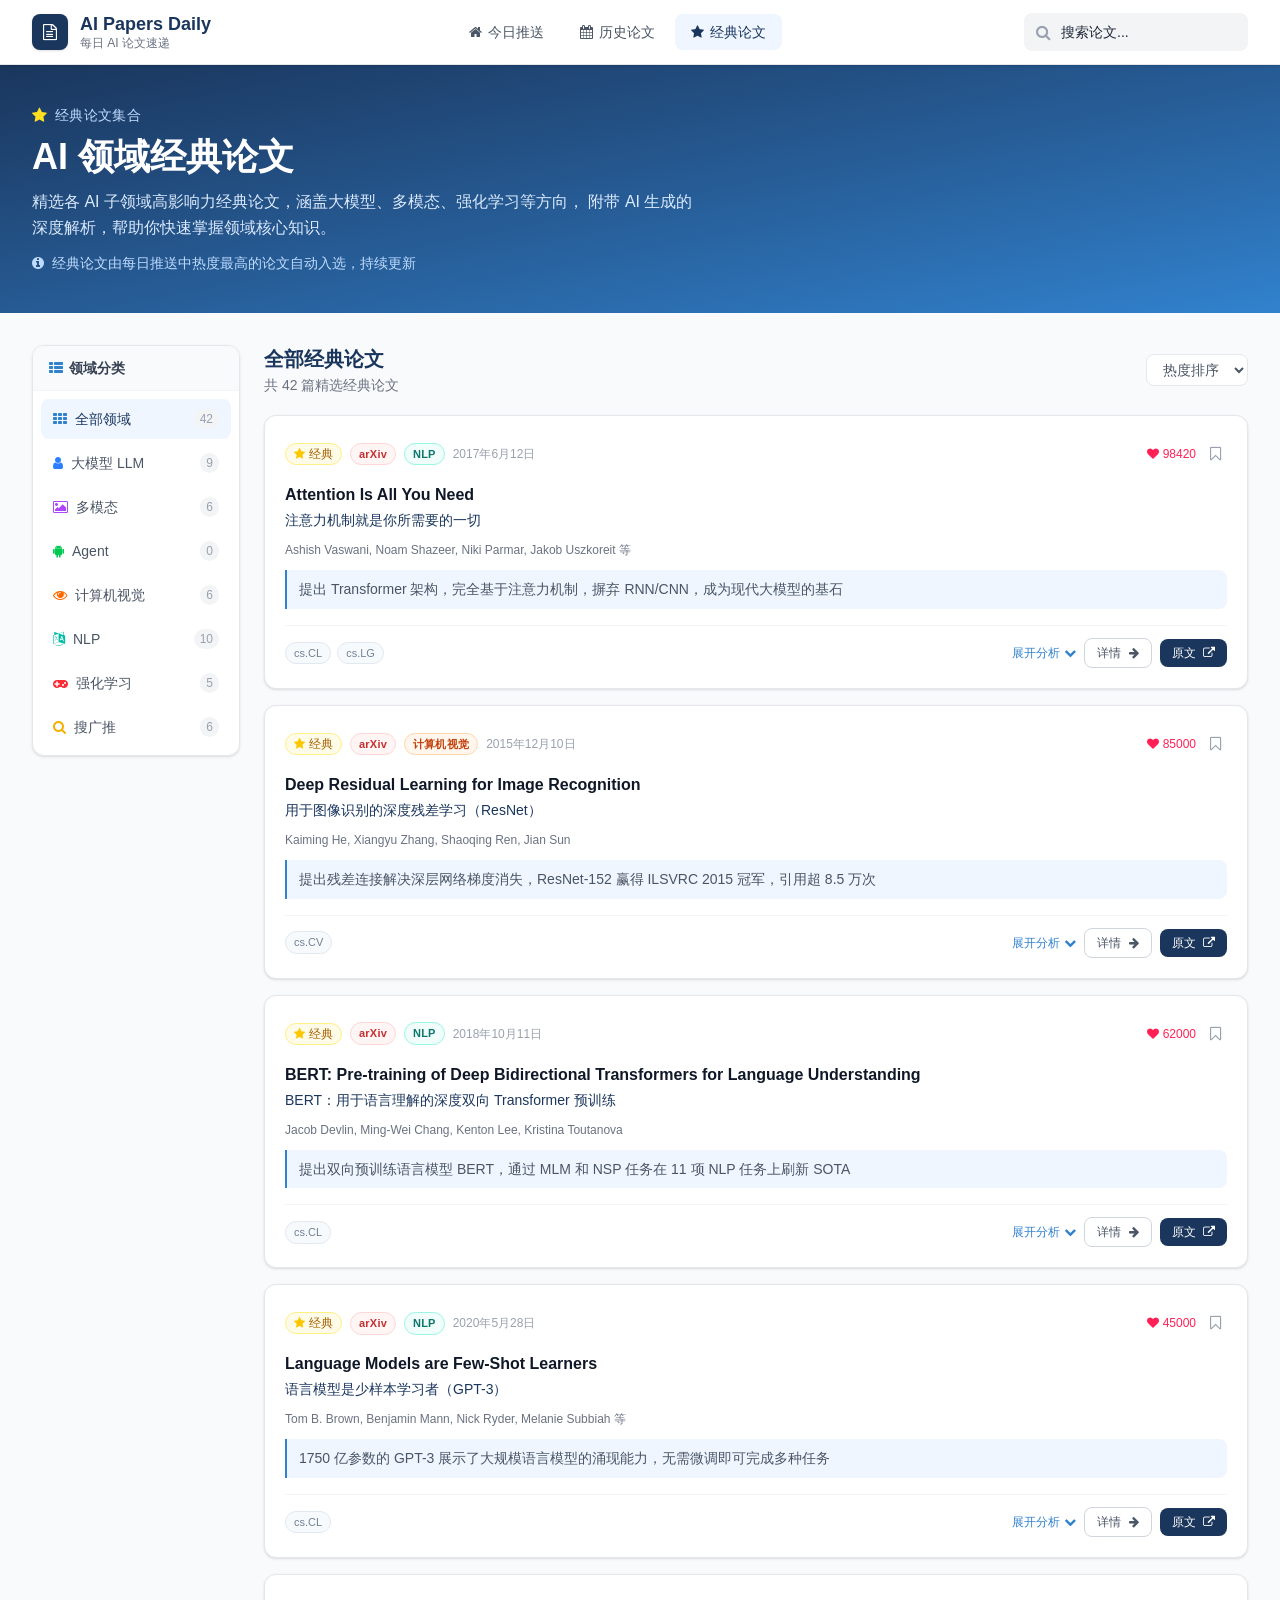
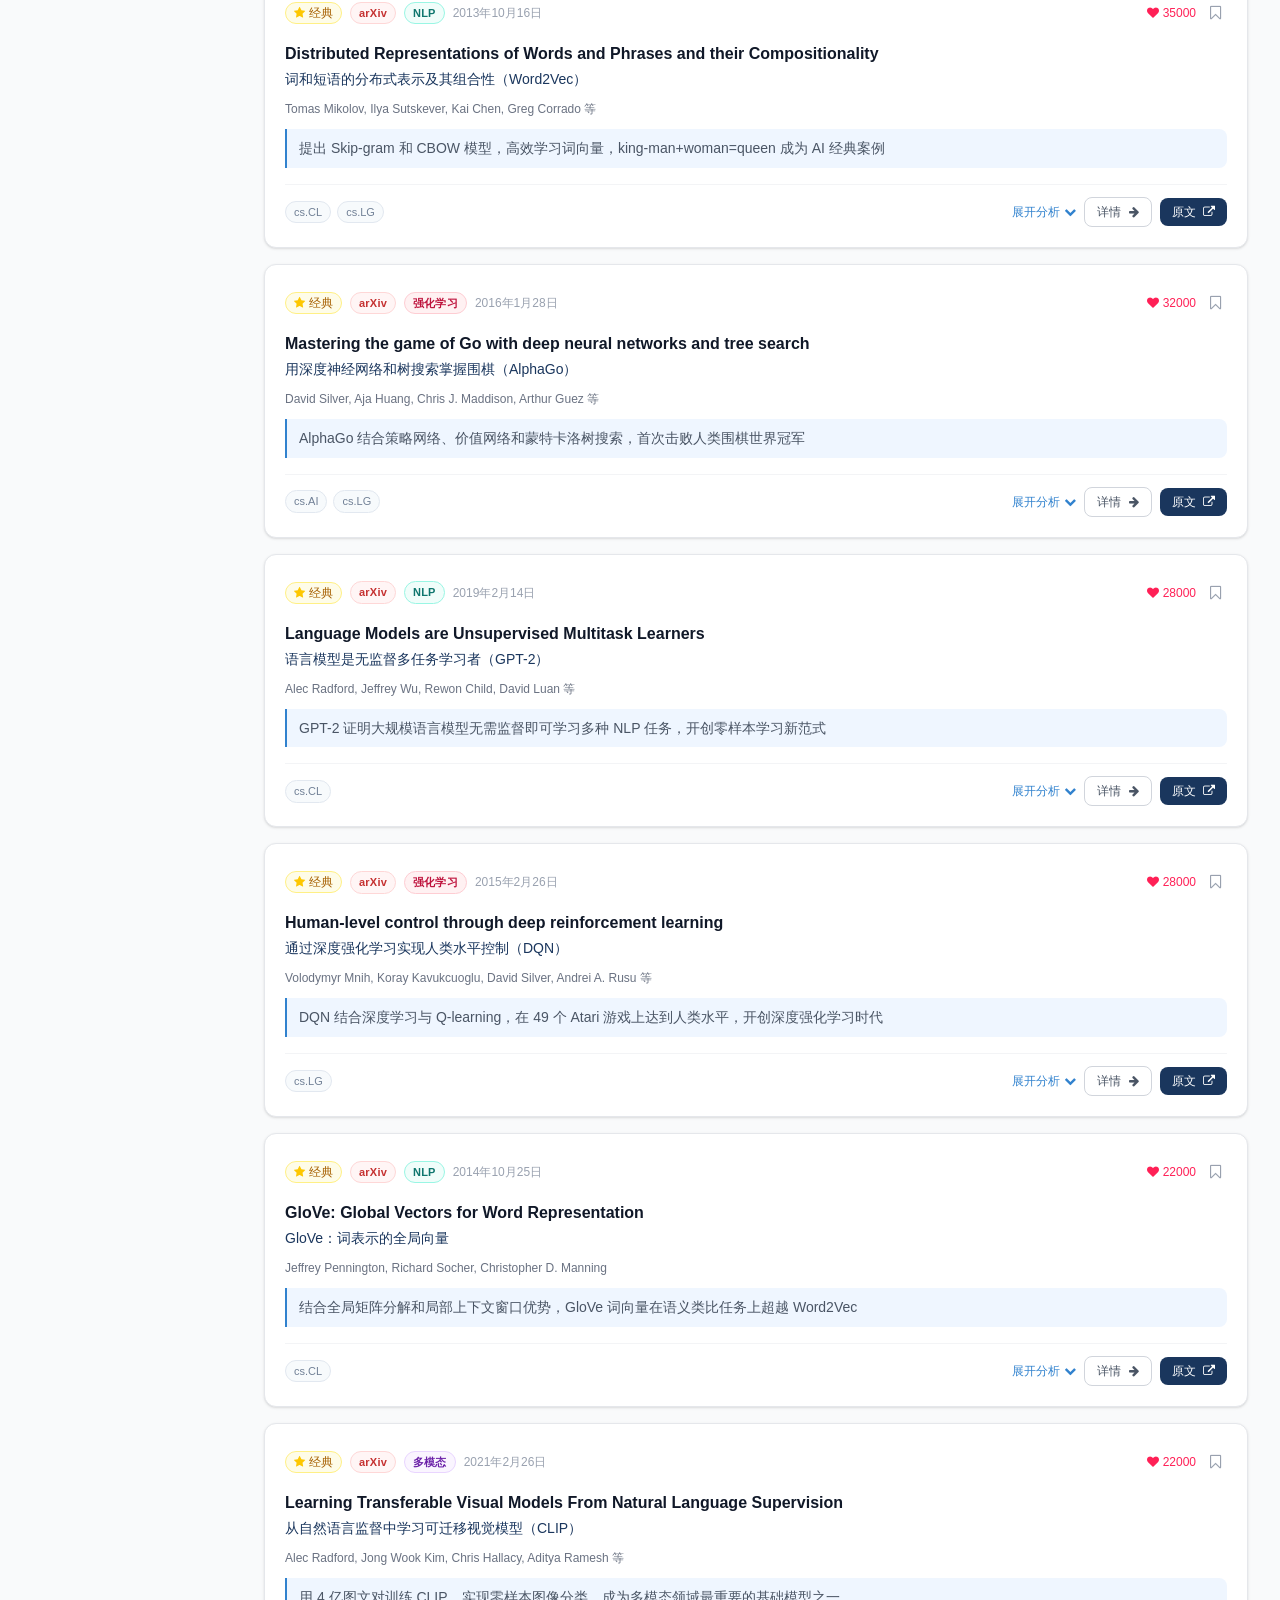
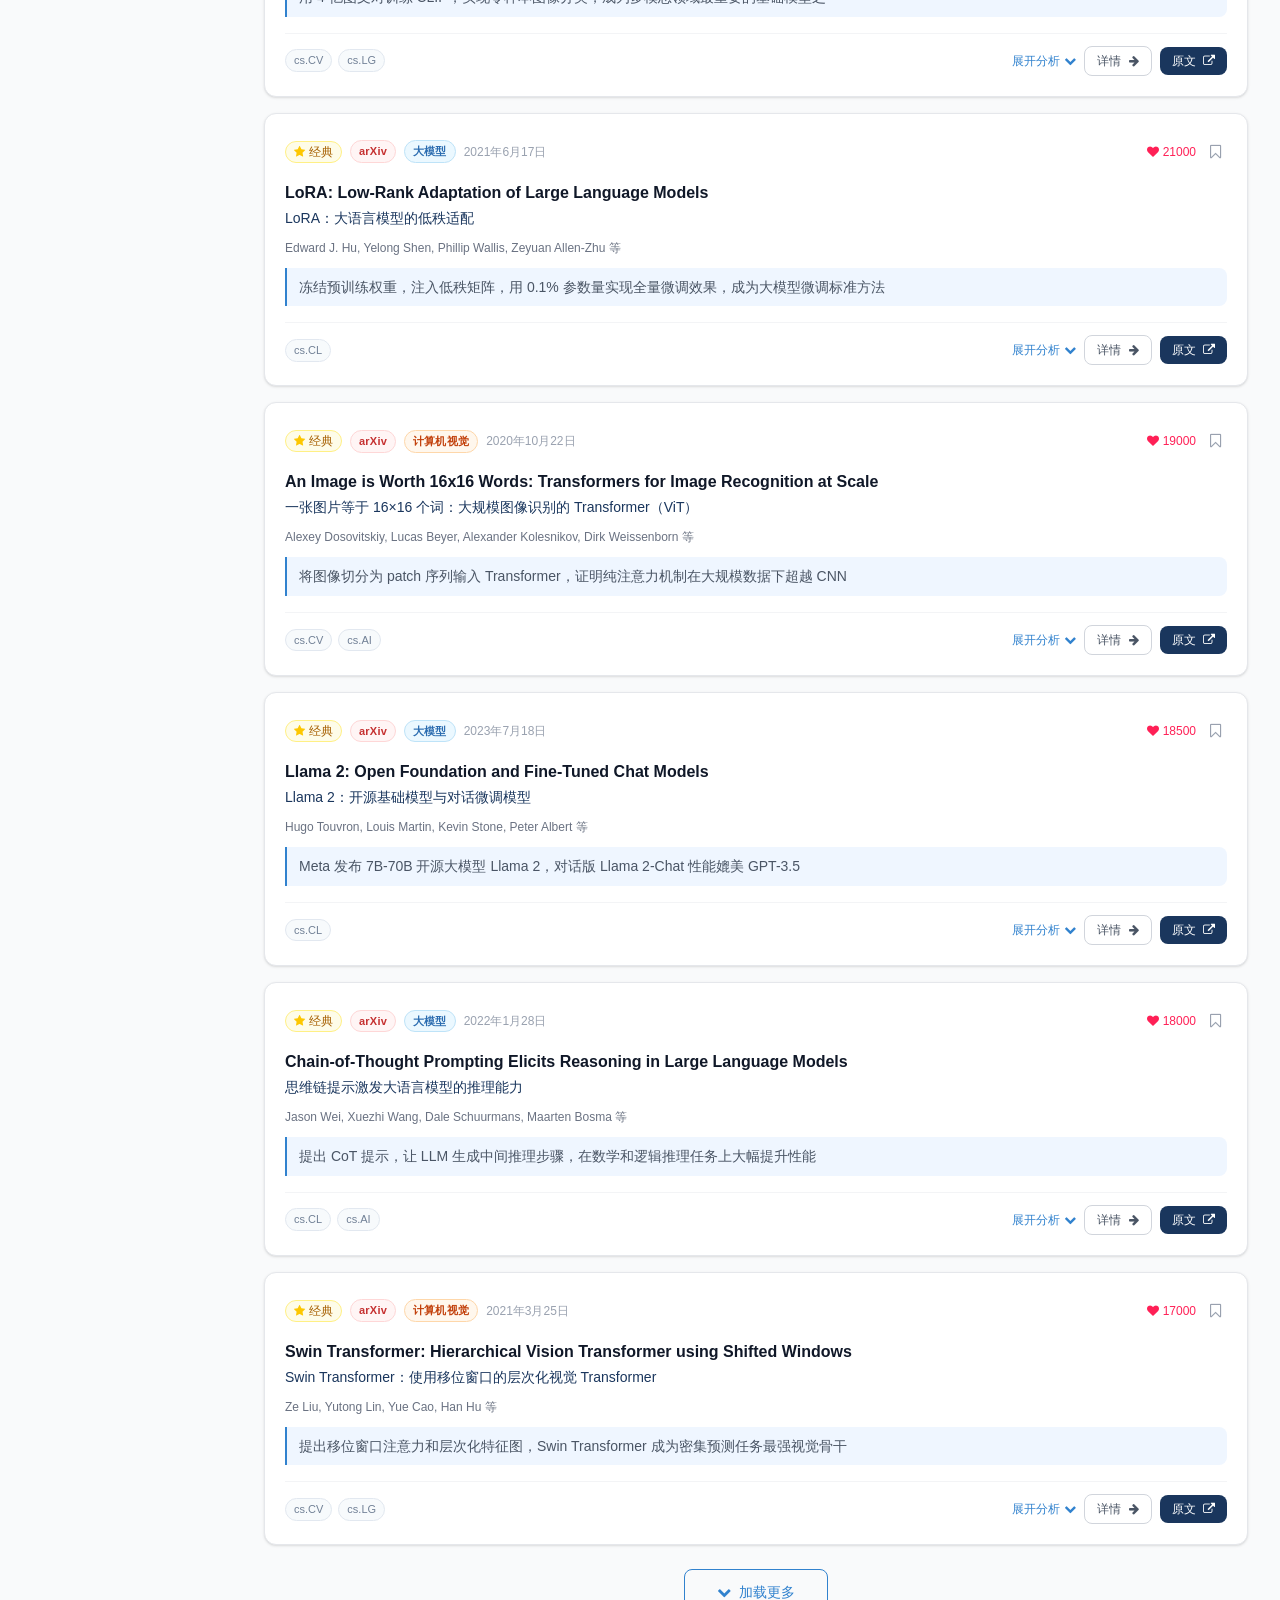
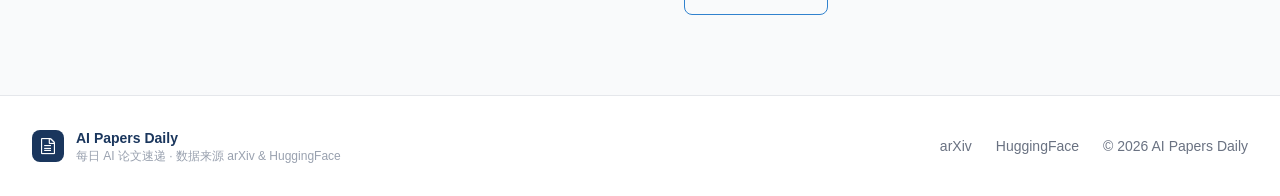
==== frontend/classics.html @ fe8f732e "init push-hot-v3" ====
<!DOCTYPE html>
<html lang="zh-CN">
<head>
  <meta charset="UTF-8" />
  <meta name="viewport" content="width=device-width, initial-scale=1.0" />
  <title>经典论文 · AI Papers Daily</title>
  <meta name="description" content="AI领域各方向经典高影响力论文精选，附带AI生成的深度解析。" />
  <script src="js/tailwind.min.js"></script>
  <link rel="stylesheet" href="https://cdnjs.cloudflare.com/ajax/libs/font-awesome/4.7.0/css/font-awesome.min.css" />
  <link rel="stylesheet" href="css/main.css" />
  <style type="text/tailwindcss">
    @theme {
      --color-primary: #1a365d;
      --color-primary-light: #2a4a7f;
      --color-primary-dark: #0f2040;
      --color-accent: #3182ce;
      --color-accent-light: #4299e1;
      --color-accent-dark: #2b6cb0;
      --font-sans: 'Inter', 'Noto Sans SC', sans-serif;
    }
  </style>
</head>
<body class="bg-gray-50 font-sans text-gray-800">

  <!-- 顶部导航栏 -->
  <header class="sticky top-0 z-50 bg-white border-b border-gray-200 shadow-sm">
    <div class="max-w-7xl mx-auto px-4 sm:px-6 lg:px-8">
      <div class="flex items-center justify-between h-16">
        <a href="index.html" class="flex items-center gap-3 group">
          <div class="w-9 h-9 bg-primary rounded-lg flex items-center justify-center shadow-sm group-hover:bg-primary-light transition-colors">
            <i class="fa fa-file-text-o text-white text-base"></i>
          </div>
          <div>
            <div class="text-lg font-bold text-primary leading-tight">AI Papers Daily</div>
            <div class="text-xs text-gray-500 leading-tight">每日 AI 论文速递</div>
          </div>
        </a>
        <nav class="hidden md:flex items-center gap-1">
          <a href="index.html" class="px-4 py-2 rounded-lg text-sm font-medium text-gray-600 hover:text-primary hover:bg-gray-100 transition-colors">
            <i class="fa fa-home mr-1.5"></i>今日推送
          </a>
          <a href="history.html" class="px-4 py-2 rounded-lg text-sm font-medium text-gray-600 hover:text-primary hover:bg-gray-100 transition-colors">
            <i class="fa fa-calendar mr-1.5"></i>历史论文
          </a>
          <a href="classics.html" class="px-4 py-2 rounded-lg text-sm font-medium text-primary bg-blue-50">
            <i class="fa fa-star mr-1.5"></i>经典论文
          </a>
        </nav>
        <div class="flex items-center gap-3">
          <div class="relative hidden sm:block">
            <input type="text" id="headerSearch" placeholder="搜索论文..."
              class="w-56 pl-9 pr-4 py-2 text-sm bg-gray-100 border border-transparent rounded-lg focus:outline-none focus:bg-white focus:border-accent transition-all" />
            <i class="fa fa-search absolute left-3 top-1/2 -translate-y-1/2 text-gray-400 text-sm"></i>
          </div>
          <button id="mobileMenuBtn" class="md:hidden p-2 rounded-lg text-gray-600 hover:bg-gray-100">
            <i class="fa fa-bars text-lg"></i>
          </button>
        </div>
      </div>
    </div>
    <!-- 移动端菜单 -->
    <div id="mobileMenu" class="hidden md:hidden border-t border-gray-100 bg-white px-4 py-3 space-y-1">
      <a href="index.html" class="flex items-center gap-2 px-3 py-2 rounded-lg text-sm font-medium text-gray-600 hover:bg-gray-100"><i class="fa fa-home"></i>今日推送</a>
      <a href="history.html" class="flex items-center gap-2 px-3 py-2 rounded-lg text-sm font-medium text-gray-600 hover:bg-gray-100"><i class="fa fa-calendar"></i>历史论文</a>
      <a href="classics.html" class="flex items-center gap-2 px-3 py-2 rounded-lg text-sm font-medium text-primary bg-blue-50"><i class="fa fa-star"></i>经典论文</a>
    </div>
  </header>

  <!-- Hero 区域 -->
  <div class="bg-gradient-to-br from-primary to-accent text-white">
    <div class="max-w-7xl mx-auto px-4 sm:px-6 lg:px-8 py-10">
      <div class="max-w-2xl">
        <div class="flex items-center gap-2 mb-3">
          <i class="fa fa-star text-yellow-300 text-lg"></i>
          <span class="text-sm font-medium text-blue-200 uppercase tracking-wide">经典论文集合</span>
        </div>
        <h1 class="text-3xl sm:text-4xl font-bold mb-3">AI 领域经典论文</h1>
        <p class="text-blue-100 text-base leading-relaxed">
          精选各 AI 子领域高影响力经典论文，涵盖大模型、多模态、强化学习等方向，
          附带 AI 生成的深度解析，帮助你快速掌握领域核心知识。
        </p>
        <p class="text-blue-200 text-sm mt-3">
          <i class="fa fa-info-circle mr-1"></i>
          经典论文由每日推送中热度最高的论文自动入选，持续更新
        </p>
      </div>
    </div>
  </div>

  <!-- 主体内容 -->
  <div class="max-w-7xl mx-auto px-4 sm:px-6 lg:px-8 py-8">
    <div class="flex gap-6">

      <!-- 左侧：领域分类导航 -->
      <aside class="hidden lg:block w-52 flex-shrink-0">
        <div class="sticky top-24">
          <div class="bg-white rounded-xl border border-gray-200 shadow-sm overflow-hidden">
            <div class="px-4 py-3 border-b border-gray-100 bg-gray-50">
              <h3 class="text-sm font-semibold text-gray-700">
                <i class="fa fa-th-list mr-1.5 text-accent"></i>领域分类
              </h3>
            </div>
            <nav class="p-2" id="domainNav">
              <button class="domain-btn w-full text-left px-3 py-2.5 rounded-lg text-sm font-medium text-primary bg-blue-50 flex items-center justify-between" data-domain="all">
                <span><i class="fa fa-th mr-2 text-accent"></i>全部领域</span>
                <span class="domain-count text-xs text-gray-400 bg-gray-100 px-1.5 py-0.5 rounded-full"></span>
              </button>
              <button class="domain-btn w-full text-left px-3 py-2.5 rounded-lg text-sm font-medium text-gray-600 hover:bg-gray-100 flex items-center justify-between mt-1" data-domain="llm">
                <span><i class="fa fa-user mr-2 text-blue-500"></i>大模型 LLM</span>
                <span class="domain-count text-xs text-gray-400 bg-gray-100 px-1.5 py-0.5 rounded-full"></span>
              </button>
              <button class="domain-btn w-full text-left px-3 py-2.5 rounded-lg text-sm font-medium text-gray-600 hover:bg-gray-100 flex items-center justify-between mt-1" data-domain="multimodal">
                <span><i class="fa fa-image mr-2 text-purple-500"></i>多模态</span>
                <span class="domain-count text-xs text-gray-400 bg-gray-100 px-1.5 py-0.5 rounded-full"></span>
              </button>
              <button class="domain-btn w-full text-left px-3 py-2.5 rounded-lg text-sm font-medium text-gray-600 hover:bg-gray-100 flex items-center justify-between mt-1" data-domain="agent">
                <span><i class="fa fa-android mr-2 text-green-500"></i>Agent</span>
                <span class="domain-count text-xs text-gray-400 bg-gray-100 px-1.5 py-0.5 rounded-full"></span>
              </button>
              <button class="domain-btn w-full text-left px-3 py-2.5 rounded-lg text-sm font-medium text-gray-600 hover:bg-gray-100 flex items-center justify-between mt-1" data-domain="cv">
                <span><i class="fa fa-eye mr-2 text-orange-500"></i>计算机视觉</span>
                <span class="domain-count text-xs text-gray-400 bg-gray-100 px-1.5 py-0.5 rounded-full"></span>
              </button>
              <button class="domain-btn w-full text-left px-3 py-2.5 rounded-lg text-sm font-medium text-gray-600 hover:bg-gray-100 flex items-center justify-between mt-1" data-domain="nlp">
                <span><i class="fa fa-language mr-2 text-teal-500"></i>NLP</span>
                <span class="domain-count text-xs text-gray-400 bg-gray-100 px-1.5 py-0.5 rounded-full"></span>
              </button>
              <button class="domain-btn w-full text-left px-3 py-2.5 rounded-lg text-sm font-medium text-gray-600 hover:bg-gray-100 flex items-center justify-between mt-1" data-domain="rl">
                <span><i class="fa fa-gamepad mr-2 text-red-500"></i>强化学习</span>
                <span class="domain-count text-xs text-gray-400 bg-gray-100 px-1.5 py-0.5 rounded-full"></span>
              </button>
              <button class="domain-btn w-full text-left px-3 py-2.5 rounded-lg text-sm font-medium text-gray-600 hover:bg-gray-100 flex items-center justify-between mt-1" data-domain="recsys">
                <span><i class="fa fa-search mr-2 text-yellow-500"></i>搜广推</span>
                <span class="domain-count text-xs text-gray-400 bg-gray-100 px-1.5 py-0.5 rounded-full"></span>
              </button>
            </nav>
          </div>
        </div>
      </aside>

      <!-- 右侧：论文列表 -->
      <main class="flex-1 min-w-0">

        <!-- 标题和排序 -->
        <div class="flex items-center justify-between mb-5">
          <div>
            <h2 class="text-xl font-bold text-primary" id="classicsTitle">全部经典论文</h2>
            <p class="text-sm text-gray-500 mt-0.5" id="classicsSubtitle">加载中...</p>
          </div>
          <select id="sortSelect" class="text-sm border border-gray-200 rounded-lg px-3 py-1.5 text-gray-600 focus:outline-none focus:border-accent bg-white">
            <option value="hot_score">热度排序</option>
            <option value="upvotes">点赞排序</option>
            <option value="date">时间排序</option>
          </select>
        </div>

        <!-- 移动端领域筛选 -->
        <div class="lg:hidden mb-4 overflow-x-auto">
          <div class="flex gap-2 pb-1" id="mobileDomainFilter">
            <button class="cat-tab active flex-shrink-0" data-domain="all">全部</button>
            <button class="cat-tab flex-shrink-0" data-domain="llm">大模型</button>
            <button class="cat-tab flex-shrink-0" data-domain="multimodal">多模态</button>
            <button class="cat-tab flex-shrink-0" data-domain="agent">Agent</button>
            <button class="cat-tab flex-shrink-0" data-domain="cv">视觉</button>
            <button class="cat-tab flex-shrink-0" data-domain="nlp">NLP</button>
            <button class="cat-tab flex-shrink-0" data-domain="rl">强化学习</button>
            <button class="cat-tab flex-shrink-0" data-domain="recsys">搜广推</button>
          </div>
        </div>

        <!-- 加载状态 -->
        <div id="loadingState" class="flex flex-col items-center justify-center py-20 text-gray-400">
          <div class="loading-spinner mb-4"></div>
          <p class="text-sm">正在加载经典论文...</p>
        </div>

        <!-- 空状态 -->
        <div id="emptyState" class="hidden flex flex-col items-center justify-center py-20 text-gray-400">
          <i class="fa fa-star-o text-5xl mb-4 opacity-30"></i>
          <p class="text-base font-medium">该领域暂无经典论文</p>
          <p class="text-sm mt-1">经典论文集合持续更新中</p>
        </div>

        <!-- 论文列表 -->
        <div id="paperList" class="space-y-4"></div>

        <!-- 加载更多 -->
        <div id="loadMoreWrap" class="hidden text-center mt-6">
          <button id="btnLoadMore" class="px-8 py-3 text-sm font-medium text-accent border border-accent rounded-lg hover:bg-blue-50 transition-colors">
            <i class="fa fa-chevron-down mr-2"></i>加载更多
          </button>
        </div>
      </main>
    </div>
  </div>

  <!-- 论文卡片模板（带经典标识） -->
  <template id="paperTpl">
    <article class="paper-card bg-white rounded-xl border border-gray-200 shadow-sm hover:shadow-md transition-all overflow-hidden">
      <div class="p-5">
        <div class="flex items-center justify-between mb-3">
          <div class="flex items-center gap-2 flex-wrap">
            <span class="inline-flex items-center gap-1 px-2 py-0.5 bg-yellow-50 border border-yellow-200 text-yellow-700 text-xs font-medium rounded-full">
              <i class="fa fa-star text-yellow-400 text-xs"></i>经典
            </span>
            <span class="source-badge badge"></span>
            <span class="cat-badge badge"></span>
            <span class="paper-date text-xs text-gray-400"></span>
          </div>
          <div class="flex items-center gap-2">
            <span class="upvotes-tag hidden items-center gap-1 text-xs text-rose-500 font-medium">
              <i class="fa fa-heart"></i><span class="upvotes-num"></span>
            </span>
            <button class="favorite-btn p-1.5 rounded-lg text-gray-400 hover:text-rose-500 hover:bg-rose-50 transition-colors" title="收藏">
              <i class="fa fa-bookmark-o text-sm"></i>
            </button>
          </div>
        </div>
        <div class="mb-3">
          <h2 class="paper-title-en text-base font-semibold text-gray-900 leading-snug hover:text-accent cursor-pointer transition-colors"></h2>
          <div class="paper-title-zh hidden text-sm font-medium text-primary mt-1"></div>
        </div>
        <div class="paper-authors text-xs text-gray-500 mb-3 truncate"></div>
        <div class="paper-summary-short hidden text-sm text-gray-600 leading-relaxed mb-3 bg-blue-50 border-l-2 border-accent px-3 py-2 rounded-r-lg"></div>
        <div class="paper-analysis hidden mt-4 space-y-4 border-t border-gray-100 pt-4">
          <section>
            <div class="flex items-center gap-2 mb-2"><span class="text-base">📄</span><span class="text-sm font-semibold text-gray-700">论文摘要</span></div>
            <div class="abstract-content text-sm text-gray-600 leading-relaxed bg-gray-50 rounded-lg p-3"></div>
          </section>
          <section class="highlights-block hidden">
            <div class="flex items-center gap-2 mb-2"><span class="text-base">✦</span><span class="text-sm font-semibold text-gray-700">核心亮点</span></div>
            <ul class="highlights-list space-y-1.5"></ul>
          </section>
          <section class="techarch-block hidden">
            <div class="flex items-center gap-2 mb-2"><span class="text-base">⚙</span><span class="text-sm font-semibold text-gray-700">技术方法</span></div>
            <p class="techarch-content text-sm text-gray-600 leading-relaxed bg-purple-50 rounded-lg p-3"></p>
          </section>
          <section class="limitations-block hidden">
            <div class="flex items-center gap-2 mb-2"><span class="text-base">⚠</span><span class="text-sm font-semibold text-gray-700">局限性</span></div>
            <p class="limitations-content text-sm text-gray-600 leading-relaxed bg-orange-50 rounded-lg p-3"></p>
          </section>
        </div>
        <div class="flex items-center justify-between mt-4 pt-3 border-t border-gray-100">
          <div class="paper-tags flex flex-wrap gap-1.5"></div>
          <div class="flex items-center gap-2">
            <button class="btn-expand text-xs text-accent font-medium flex items-center gap-1 hover:text-accent-dark transition-colors">
              展开分析 <i class="fa fa-chevron-down expand-icon text-xs transition-transform"></i>
            </button>
            <a class="btn-detail text-xs font-medium px-3 py-1.5 border border-gray-300 text-gray-600 rounded-lg hover:bg-gray-50 transition-colors" href="#">
              详情 <i class="fa fa-arrow-right ml-1"></i>
            </a>
            <a class="btn-paper-link text-xs font-medium px-3 py-1.5 bg-primary text-white rounded-lg hover:bg-primary-light transition-colors" href="#" target="_blank" rel="noopener">
              原文 <i class="fa fa-external-link ml-1"></i>
            </a>
          </div>
        </div>
      </div>
    </article>
  </template>

  <!-- 页脚 -->
  <footer class="mt-12 border-t border-gray-200 bg-white">
    <div class="max-w-7xl mx-auto px-4 sm:px-6 lg:px-8 py-8">
      <div class="flex flex-col md:flex-row items-center justify-between gap-4">
        <div class="flex items-center gap-3">
          <div class="w-8 h-8 bg-primary rounded-lg flex items-center justify-center">
            <i class="fa fa-file-text-o text-white text-sm"></i>
          </div>
          <div>
            <div class="text-sm font-semibold text-primary">AI Papers Daily</div>
            <div class="text-xs text-gray-400">每日 AI 论文速递 · 数据来源 arXiv & HuggingFace</div>
          </div>
        </div>
        <div class="flex items-center gap-6 text-sm text-gray-500">
          <a href="https://arxiv.org" target="_blank" class="hover:text-primary">arXiv</a>
          <a href="https://huggingface.co/papers" target="_blank" class="hover:text-primary">HuggingFace</a>
          <span>© 2026 AI Papers Daily</span>
        </div>
      </div>
    </div>
  </footer>

  <button id="btnTop" class="hidden fixed bottom-6 right-6 w-10 h-10 bg-primary text-white rounded-full shadow-lg hover:bg-primary-light transition-all flex items-center justify-center z-30">
    <i class="fa fa-chevron-up text-sm"></i>
  </button>

<script src="js/utils.js?v=20260307b"></script>
  <script src="js/api.js"></script>
  <script src="js/classics.js"></script>
</body>
</html>
---- frontend/css/main.css ----
/* ===== AI Papers Daily - 主样式文件 ===== */

/* ===== 全局基础 ===== */
* {
  box-sizing: border-box;
}

body {
  font-family: 'Inter', 'Noto Sans SC', -apple-system, BlinkMacSystemFont, sans-serif;
  -webkit-font-smoothing: antialiased;
}

/* ===== 加载动画 ===== */
.loading-spinner {
  width: 36px;
  height: 36px;
  border: 3px solid #e2e8f0;
  border-top-color: #3182ce;
  border-radius: 50%;
  animation: spin 0.8s linear infinite;
}

@keyframes spin {
  to { transform: rotate(360deg); }
}

/* ===== 分类标签按钮 ===== */
.cat-tab {
  display: inline-flex;
  align-items: center;
  padding: 5px 14px;
  border-radius: 9999px;
  font-size: 0.8125rem;
  font-weight: 500;
  color: #4a5568;
  background: #f7fafc;
  border: 1px solid #e2e8f0;
  cursor: pointer;
  transition: all 0.15s ease;
  white-space: nowrap;
}

.cat-tab:hover {
  background: #ebf8ff;
  border-color: #bee3f8;
  color: #2b6cb0;
}

.cat-tab.active {
  background: #ebf8ff;
  border-color: #3182ce;
  color: #2b6cb0;
  font-weight: 600;
}

/* ===== 来源徽章 ===== */
.badge {
  display: inline-flex;
  align-items: center;
  padding: 2px 8px;
  border-radius: 9999px;
  font-size: 0.6875rem;
  font-weight: 600;
  letter-spacing: 0.02em;
}

.source-badge.arxiv {
  background: #fff5f5;
  color: #c53030;
  border: 1px solid #fed7d7;
}

.source-badge.huggingface {
  background: #fffaf0;
  color: #c05621;
  border: 1px solid #feebc8;
}

.source-badge.github {
  background: #f0fff4;
  color: #276749;
  border: 1px solid #c6f6d5;
}

.source-badge.manual {
  background: #f0f4ff;
  color: #3730a3;
  border: 1px solid #c7d2fe;
}

/* ===== 分类徽章 ===== */
.cat-badge {
  background: #ebf8ff;
  color: #2b6cb0;
  border: 1px solid #bee3f8;
}

.cat-badge.llm { background: #ebf8ff; color: #2b6cb0; border-color: #bee3f8; }
.cat-badge.multimodal { background: #faf5ff; color: #6b21a8; border-color: #e9d5ff; }
.cat-badge.agent { background: #f0fff4; color: #276749; border-color: #c6f6d5; }
.cat-badge.cv { background: #fff7ed; color: #c2410c; border-color: #fed7aa; }
.cat-badge.nlp { background: #f0fdfa; color: #0f766e; border-color: #99f6e4; }
.cat-badge.recsys { background: #fefce8; color: #a16207; border-color: #fef08a; }
.cat-badge.rl { background: #fff1f2; color: #be123c; border-color: #fecdd3; }
.cat-badge.other { background: #f8fafc; color: #475569; border-color: #e2e8f0; }

/* ===== 论文卡片 ===== */
.paper-card {
  transition: box-shadow 0.2s ease, transform 0.1s ease;
}

.paper-card:hover {
  transform: translateY(-1px);
}

/* ===== 展开/折叠动画 ===== */
.paper-analysis {
  animation: fadeIn 0.25s ease;
}

@keyframes fadeIn {
  from { opacity: 0; transform: translateY(-6px); }
  to { opacity: 1; transform: translateY(0); }
}

/* ===== 亮点列表 ===== */
.highlights-list li {
  display: flex;
  align-items: flex-start;
  gap: 8px;
  font-size: 0.8125rem;
  color: #4a5568;
  line-height: 1.5;
}

.highlights-list li::before {
  content: '✦';
  color: #3182ce;
  font-size: 0.625rem;
  margin-top: 4px;
  flex-shrink: 0;
}

/* ===== 优劣势列表 ===== */
.pros-list li,
.cons-list li {
  font-size: 0.8125rem;
  color: #4a5568;
  line-height: 1.5;
  display: flex;
  align-items: flex-start;
  gap: 6px;
}

.pros-list li::before {
  content: '+';
  color: #38a169;
  font-weight: 700;
  flex-shrink: 0;
}

.cons-list li::before {
  content: '−';
  color: #dd6b20;
  font-weight: 700;
  flex-shrink: 0;
}

/* ===== 日期导航 ===== */
.date-nav-item {
  display: flex;
  align-items: center;
  justify-content: space-between;
  padding: 7px 10px;
  border-radius: 8px;
  font-size: 0.8125rem;
  color: #4a5568;
  cursor: pointer;
  transition: all 0.15s ease;
  text-decoration: none;
}

.date-nav-item:hover {
  background: #ebf8ff;
  color: #2b6cb0;
}

.date-nav-item.active {
  background: #ebf8ff;
  color: #2b6cb0;
  font-weight: 600;
}

.date-nav-item .date-count {
  font-size: 0.6875rem;
  color: #a0aec0;
  background: #f7fafc;
  padding: 1px 6px;
  border-radius: 9999px;
}

/* ===== 日历组件 ===== */
.cal-day {
  display: flex;
  align-items: center;
  justify-content: center;
  width: 32px;
  height: 32px;
  border-radius: 8px;
  font-size: 0.8125rem;
  cursor: pointer;
  transition: all 0.15s ease;
  margin: 1px auto;
}

.cal-day:hover:not(.cal-empty):not(.cal-no-data) {
  background: #ebf8ff;
  color: #2b6cb0;
}

.cal-day.cal-has-data {
  color: #2b6cb0;
  font-weight: 600;
  background: #ebf8ff;
}

.cal-day.cal-has-data:hover {
  background: #bee3f8;
}

.cal-day.cal-selected {
  background: #3182ce !important;
  color: white !important;
}

.cal-day.cal-today {
  border: 2px solid #3182ce;
}

.cal-day.cal-empty,
.cal-day.cal-no-data {
  color: #cbd5e0;
  cursor: default;
}

/* ===== 详情页 Tab ===== */
.detail-tab {
  transition: all 0.15s ease;
}

.detail-tab.active {
  color: #3182ce;
  border-bottom-color: #3182ce;
}

/* ===== 评分星星 ===== */
.rating-star {
  cursor: pointer;
  transition: color 0.1s ease, transform 0.1s ease;
  line-height: 1;
}

.rating-star:hover,
.rating-star.active {
  color: #f6ad55 !important;
  transform: scale(1.1);
}

/* ===== 搜索结果项 ===== */
.search-result-item {
  padding: 12px;
  border-radius: 10px;
  cursor: pointer;
  transition: background 0.15s ease;
  border: 1px solid transparent;
}

.search-result-item:hover {
  background: #f7fafc;
  border-color: #e2e8f0;
}

/* ===== 回到顶部按钮 ===== */
#btnTop {
  opacity: 0;
  transform: translateY(10px);
  transition: all 0.3s ease;
}

#btnTop.visible {
  opacity: 1;
  transform: translateY(0);
}

/* ===== 响应式调整 ===== */
@media (max-width: 640px) {
  .paper-card .p-5 {
    padding: 1rem;
  }
}

/* ===== 滚动条美化 ===== */
::-webkit-scrollbar {
  width: 6px;
  height: 6px;
}

::-webkit-scrollbar-track {
  background: transparent;
}

::-webkit-scrollbar-thumb {
  background: #cbd5e0;
  border-radius: 3px;
}

::-webkit-scrollbar-thumb:hover {
  background: #a0aec0;
}

/* ===== 文字截断 ===== */
.line-clamp-2 {
  display: -webkit-box;
  -webkit-line-clamp: 2;
  -webkit-box-orient: vertical;
  overflow: hidden;
}

.line-clamp-3 {
  display: -webkit-box;
  -webkit-line-clamp: 3;
  -webkit-box-orient: vertical;
  overflow: hidden;
}

/* ===== 标签 ===== */
.paper-tag {
  display: inline-flex;
  align-items: center;
  padding: 2px 8px;
  background: #f7fafc;
  border: 1px solid #e2e8f0;
  border-radius: 9999px;
  font-size: 0.6875rem;
  color: #718096;
}

/* ===== 应用场景卡片 ===== */
.scenario-card {
  padding: 12px;
  background: #f0fff4;
  border: 1px solid #c6f6d5;
  border-radius: 10px;
  font-size: 0.8125rem;
  color: #276749;
  display: flex;
  align-items: center;
  gap: 8px;
}

.scenario-card::before {
  content: '🚀';
  font-size: 1rem;
  flex-shrink: 0;
}

/* ===== 技术亮点标签 ===== */
.tech-highlight-tag {
  display: inline-flex;
  align-items: center;
  padding: 4px 12px;
  background: #ebf8ff;
  border: 1px solid #bee3f8;
  border-radius: 9999px;
  font-size: 0.8125rem;
  color: #2b6cb0;
  font-weight: 500;
}

/* ===== 贡献点列表 ===== */
.contrib-item {
  display: flex;
  align-items: flex-start;
  gap: 10px;
  padding: 10px 12px;
  background: #f7fafc;
  border-radius: 8px;
  font-size: 0.8125rem;
  color: #4a5568;
  line-height: 1.5;
}

.contrib-item-num {
  width: 20px;
  height: 20px;
  background: #3182ce;
  color: white;
  border-radius: 50%;
  display: flex;
  align-items: center;
  justify-content: center;
  font-size: 0.6875rem;
  font-weight: 700;
  flex-shrink: 0;
  margin-top: 1px;
}
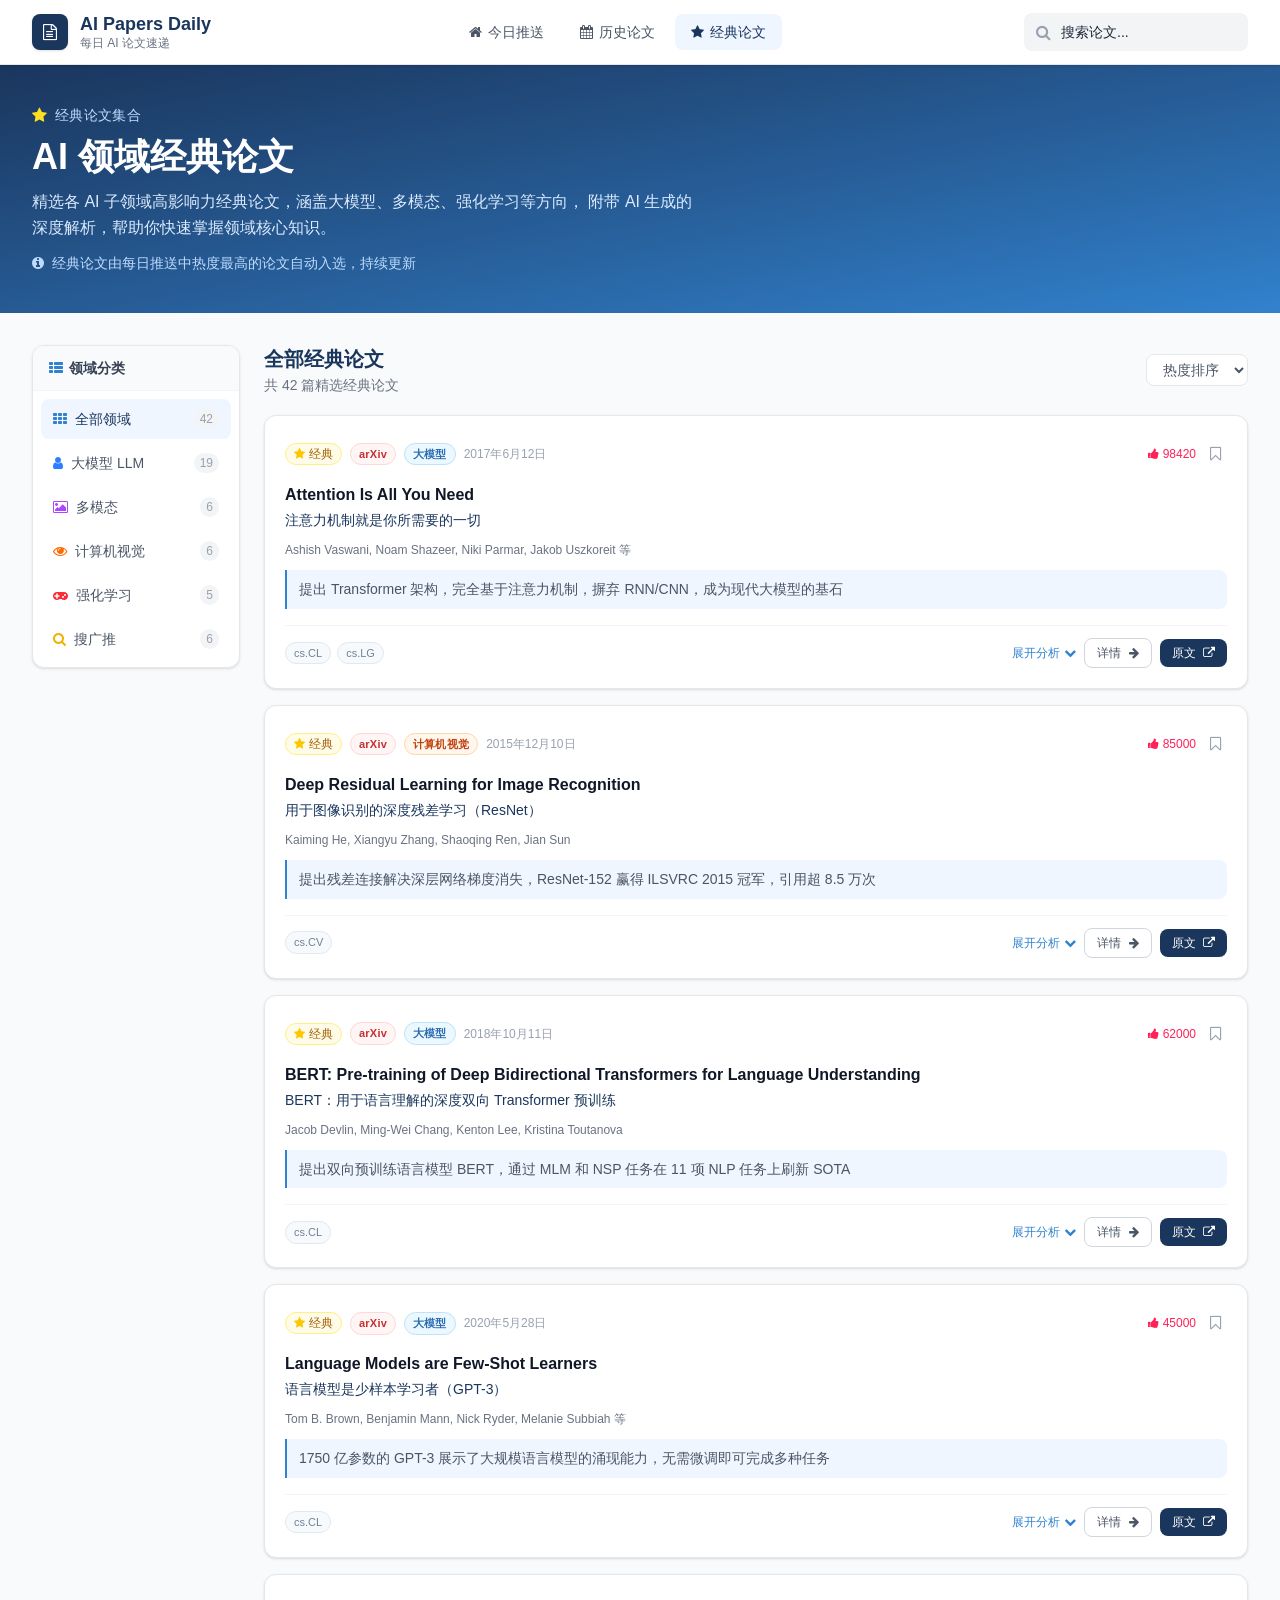
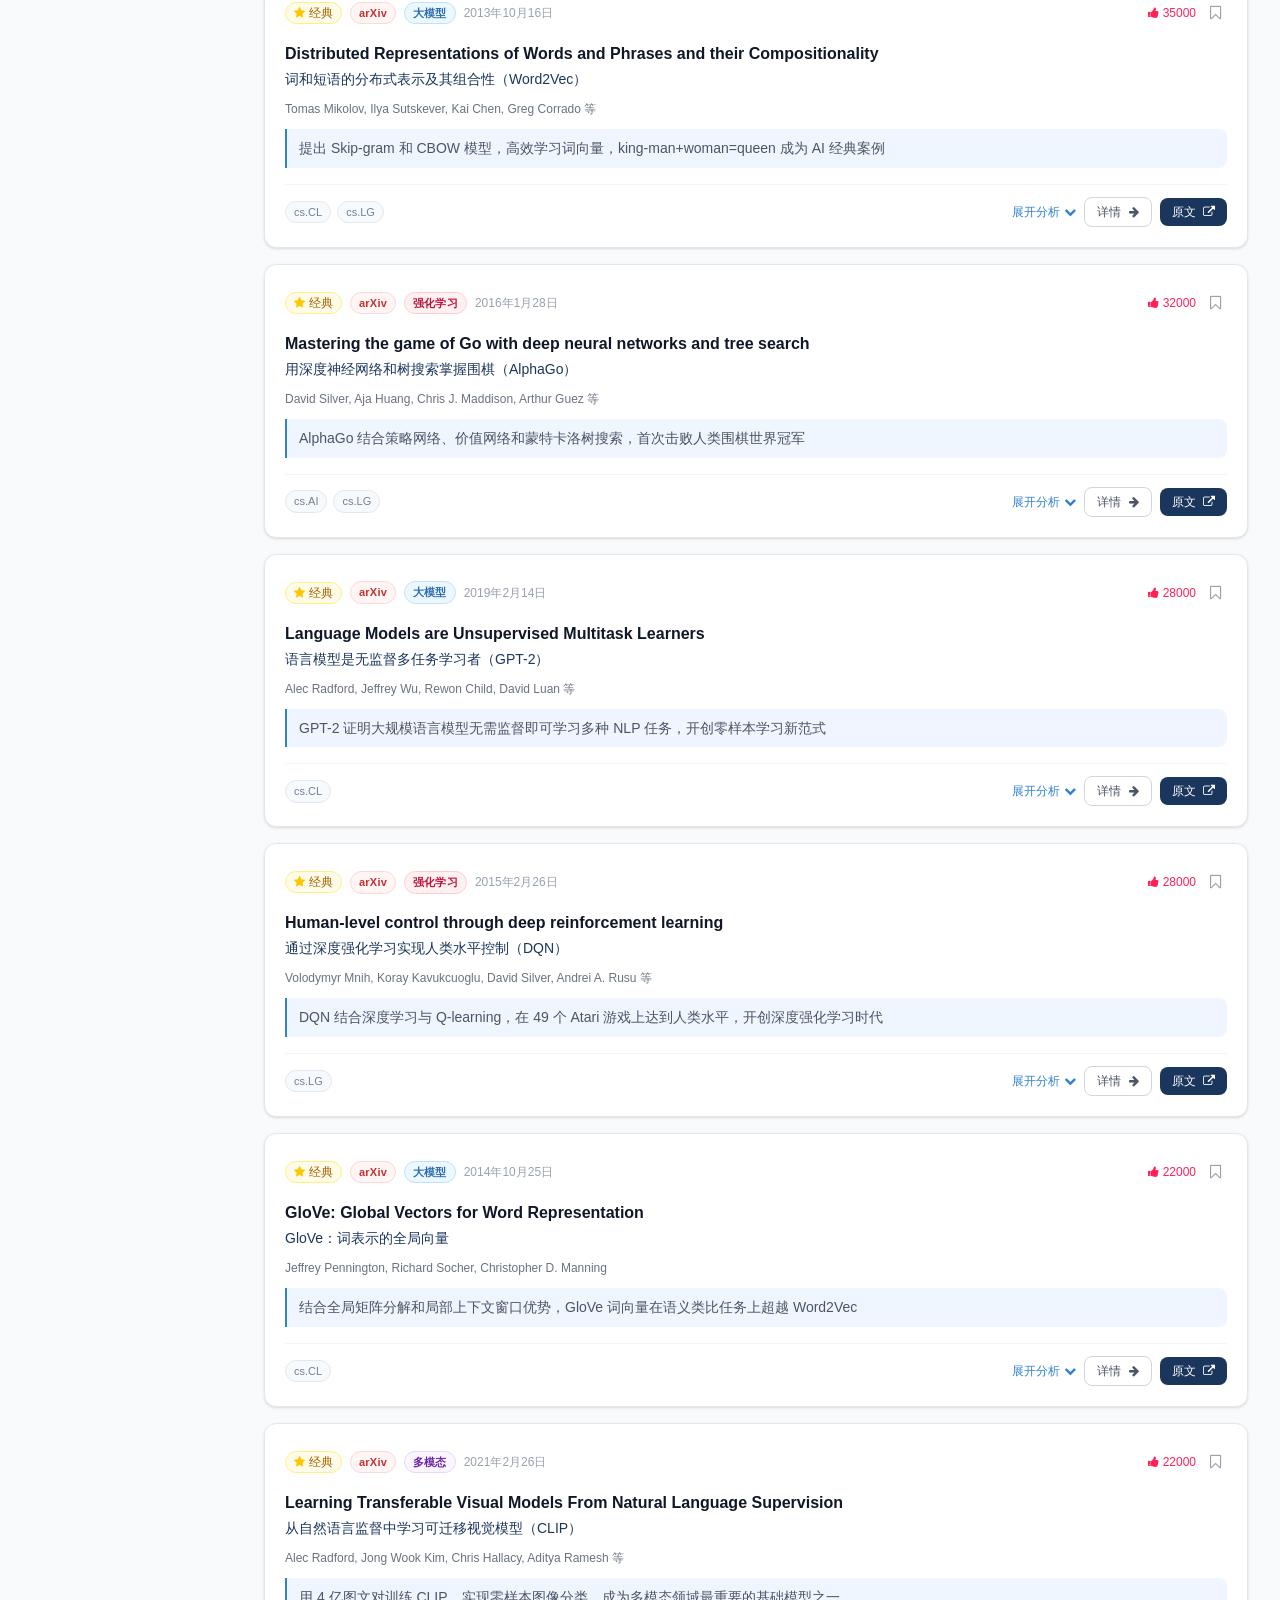
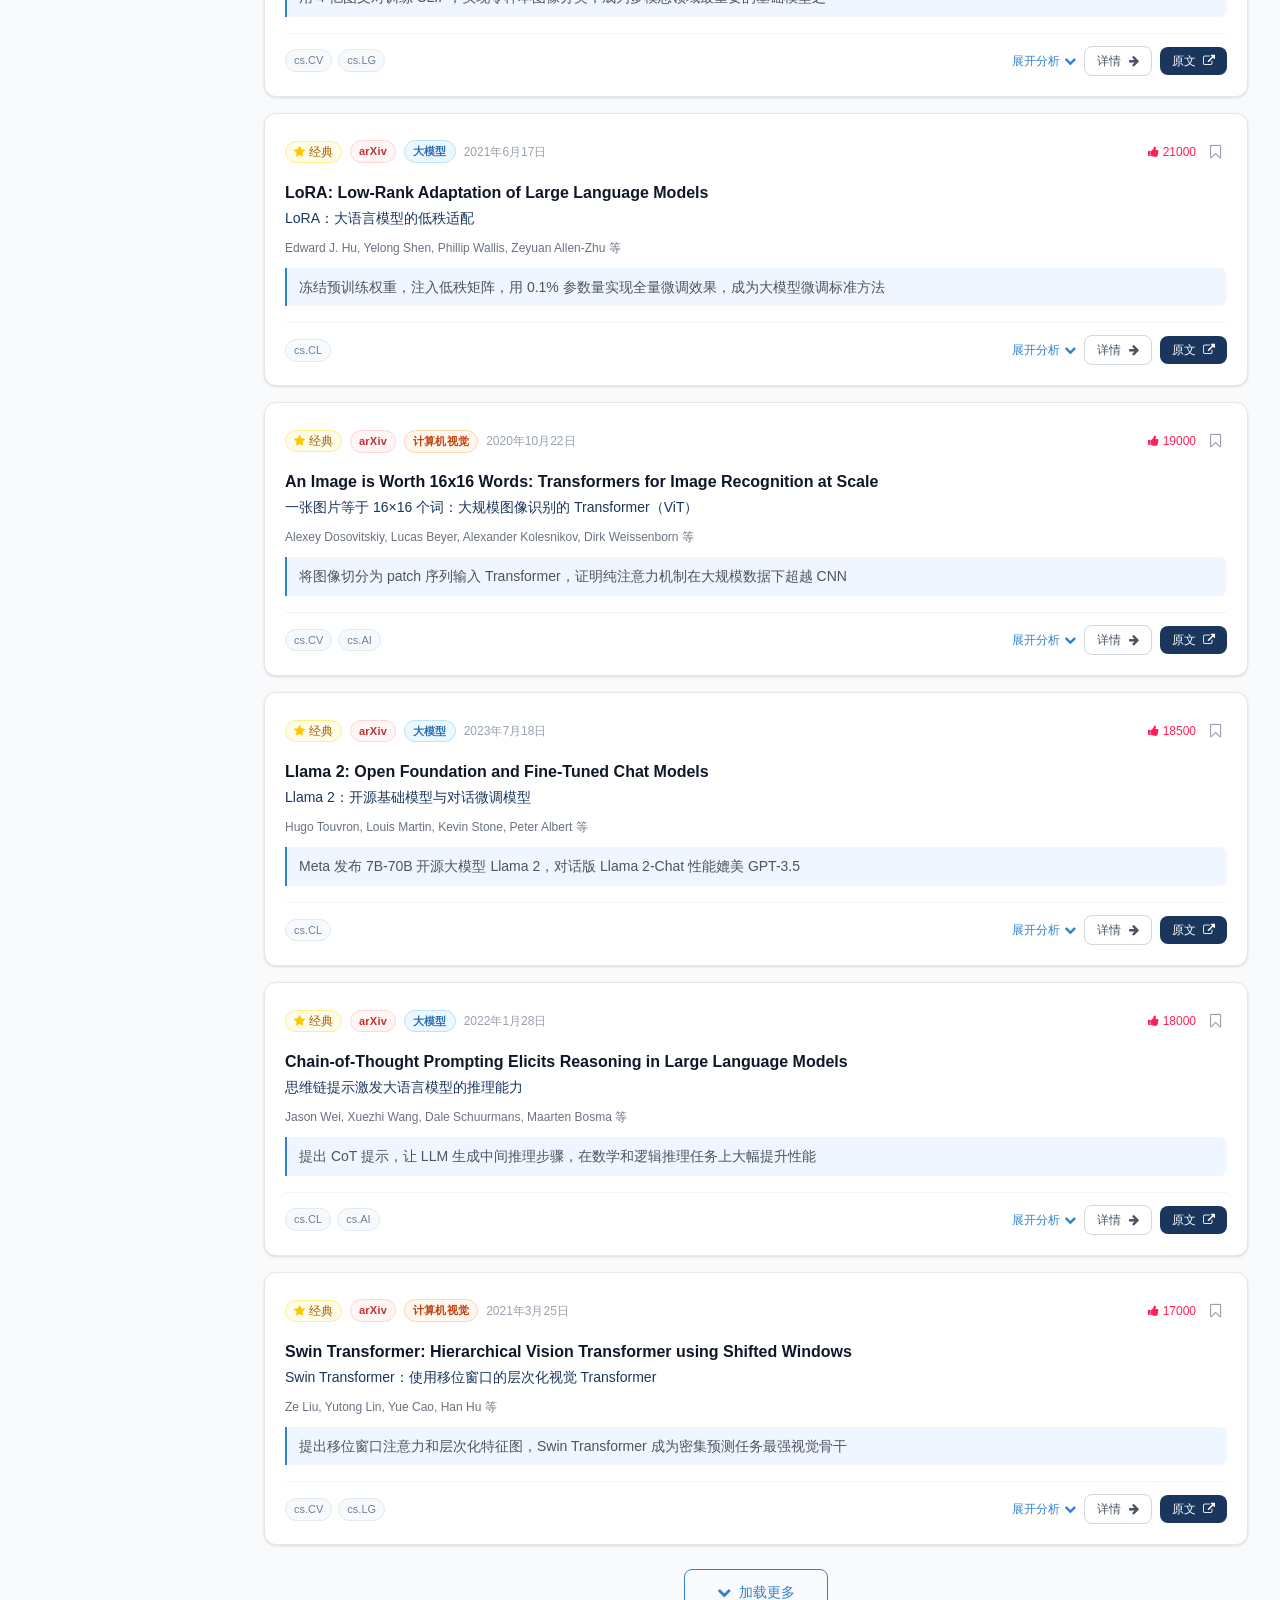
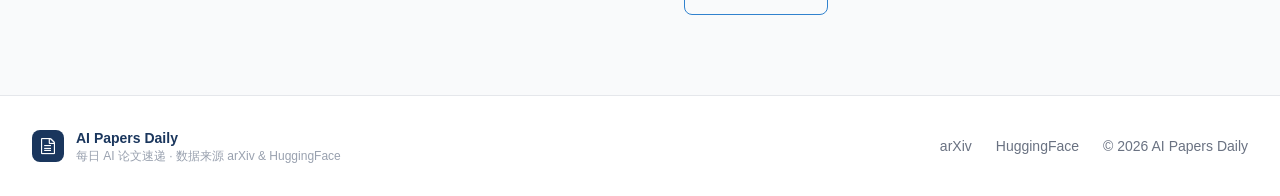
==== commit 56161a73: "feat: 合并最新修改 - 分类优化、UI改进、论文数据更新" ====
--- a/frontend/classics.html
+++ b/frontend/classics.html
@@ -113,16 +113,8 @@
                 <span><i class="fa fa-image mr-2 text-purple-500"></i>多模态</span>
                 <span class="domain-count text-xs text-gray-400 bg-gray-100 px-1.5 py-0.5 rounded-full"></span>
               </button>
-              <button class="domain-btn w-full text-left px-3 py-2.5 rounded-lg text-sm font-medium text-gray-600 hover:bg-gray-100 flex items-center justify-between mt-1" data-domain="agent">
-                <span><i class="fa fa-android mr-2 text-green-500"></i>Agent</span>
-                <span class="domain-count text-xs text-gray-400 bg-gray-100 px-1.5 py-0.5 rounded-full"></span>
-              </button>
               <button class="domain-btn w-full text-left px-3 py-2.5 rounded-lg text-sm font-medium text-gray-600 hover:bg-gray-100 flex items-center justify-between mt-1" data-domain="cv">
                 <span><i class="fa fa-eye mr-2 text-orange-500"></i>计算机视觉</span>
-                <span class="domain-count text-xs text-gray-400 bg-gray-100 px-1.5 py-0.5 rounded-full"></span>
-              </button>
-              <button class="domain-btn w-full text-left px-3 py-2.5 rounded-lg text-sm font-medium text-gray-600 hover:bg-gray-100 flex items-center justify-between mt-1" data-domain="nlp">
-                <span><i class="fa fa-language mr-2 text-teal-500"></i>NLP</span>
                 <span class="domain-count text-xs text-gray-400 bg-gray-100 px-1.5 py-0.5 rounded-full"></span>
               </button>
               <button class="domain-btn w-full text-left px-3 py-2.5 rounded-lg text-sm font-medium text-gray-600 hover:bg-gray-100 flex items-center justify-between mt-1" data-domain="rl">
@@ -160,9 +152,7 @@
             <button class="cat-tab active flex-shrink-0" data-domain="all">全部</button>
             <button class="cat-tab flex-shrink-0" data-domain="llm">大模型</button>
             <button class="cat-tab flex-shrink-0" data-domain="multimodal">多模态</button>
-            <button class="cat-tab flex-shrink-0" data-domain="agent">Agent</button>
             <button class="cat-tab flex-shrink-0" data-domain="cv">视觉</button>
-            <button class="cat-tab flex-shrink-0" data-domain="nlp">NLP</button>
             <button class="cat-tab flex-shrink-0" data-domain="rl">强化学习</button>
             <button class="cat-tab flex-shrink-0" data-domain="recsys">搜广推</button>
           </div>
@@ -208,8 +198,8 @@
             <span class="paper-date text-xs text-gray-400"></span>
           </div>
           <div class="flex items-center gap-2">
-            <span class="upvotes-tag hidden items-center gap-1 text-xs text-rose-500 font-medium">
-              <i class="fa fa-heart"></i><span class="upvotes-num"></span>
+<span class="upvotes-tag hidden items-center gap-1 text-xs text-rose-500 font-medium">
+              <i class="fa fa-thumbs-up"></i><span class="upvotes-num"></span>
             </span>
             <button class="favorite-btn p-1.5 rounded-lg text-gray-400 hover:text-rose-500 hover:bg-rose-50 transition-colors" title="收藏">
               <i class="fa fa-bookmark-o text-sm"></i>
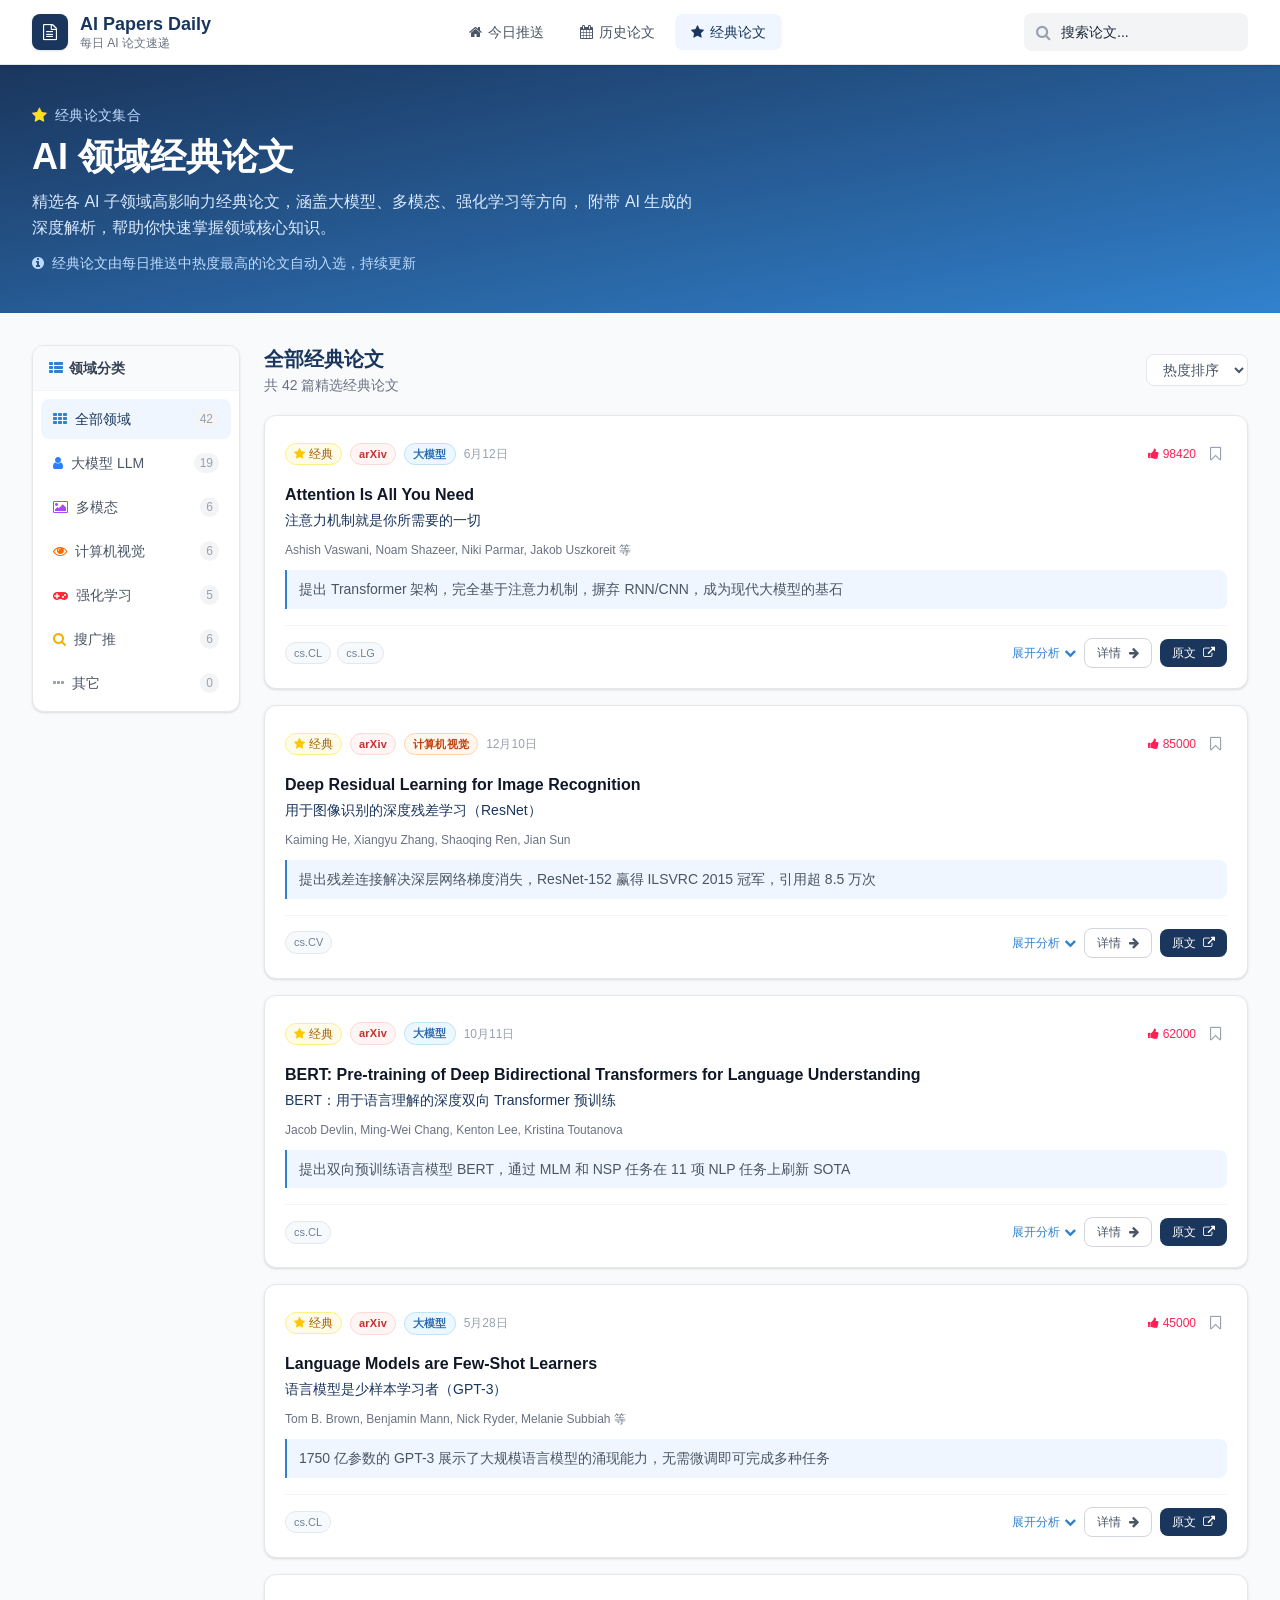
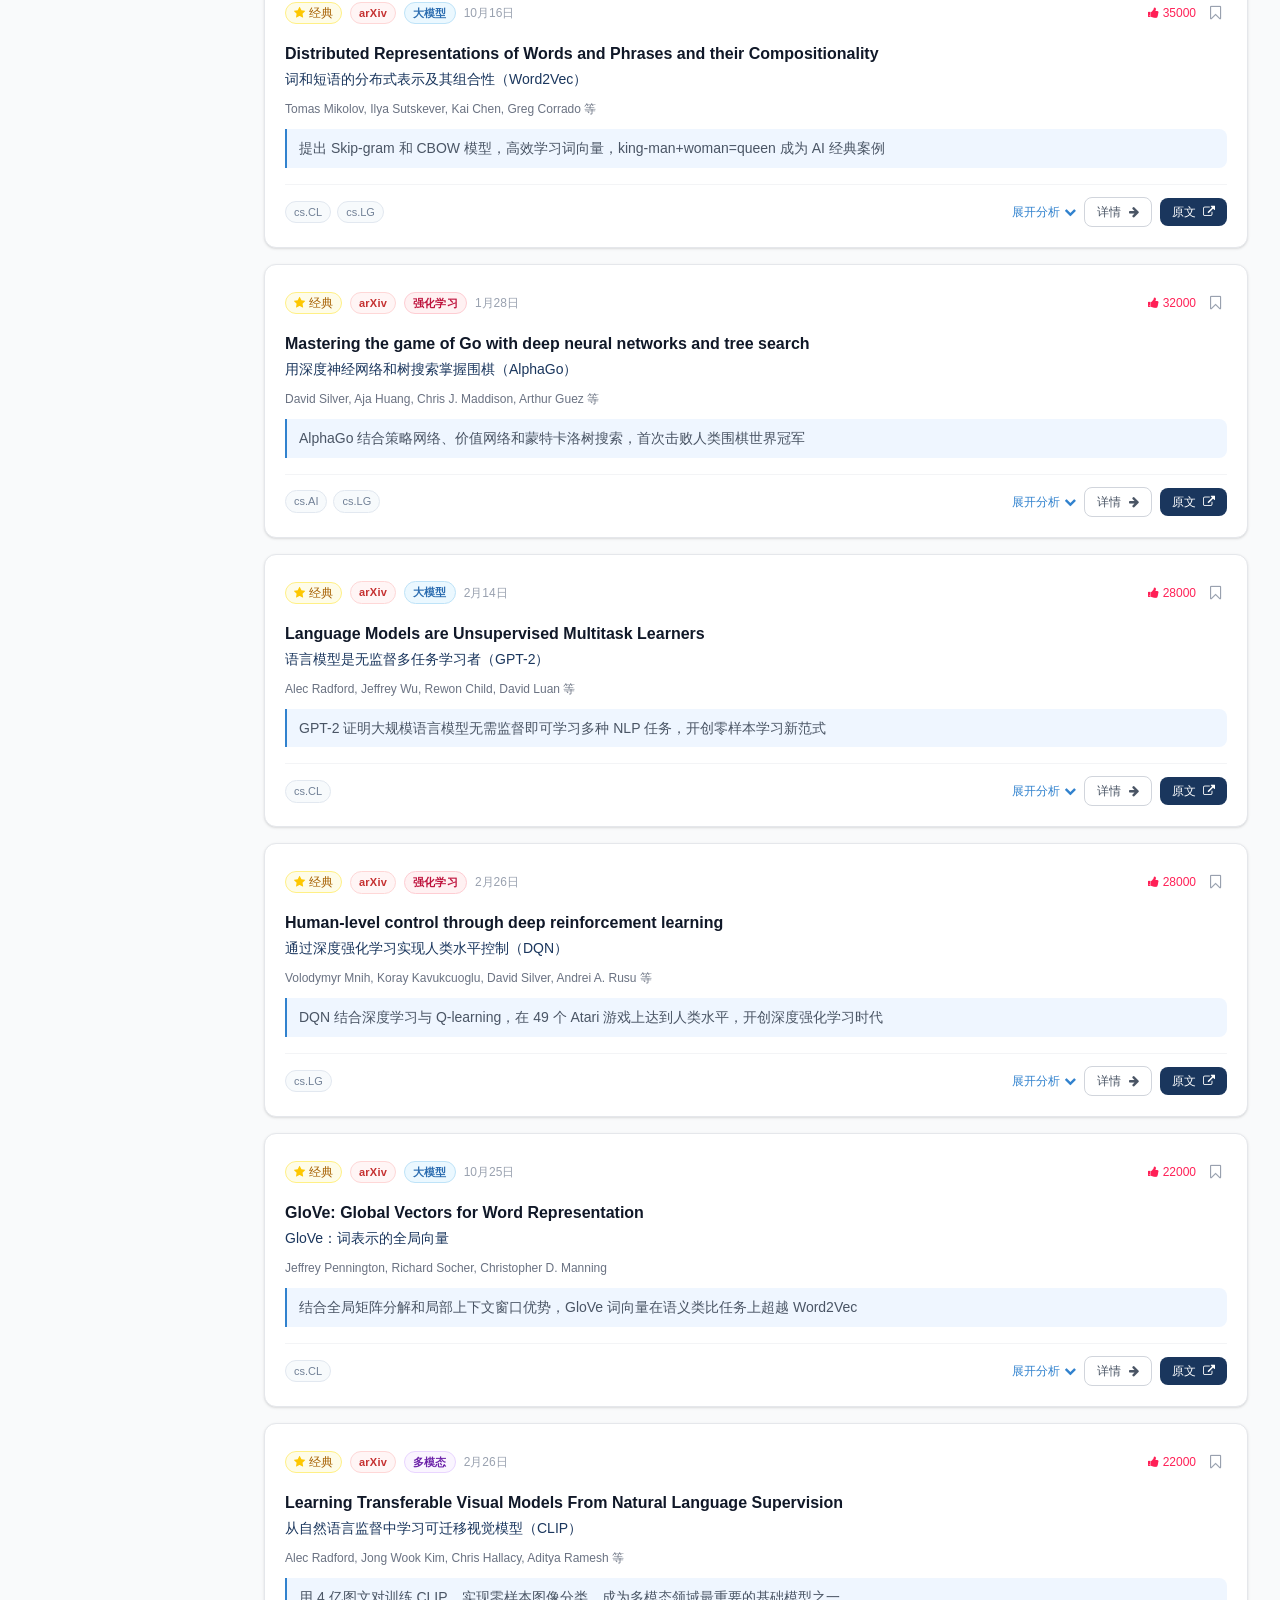
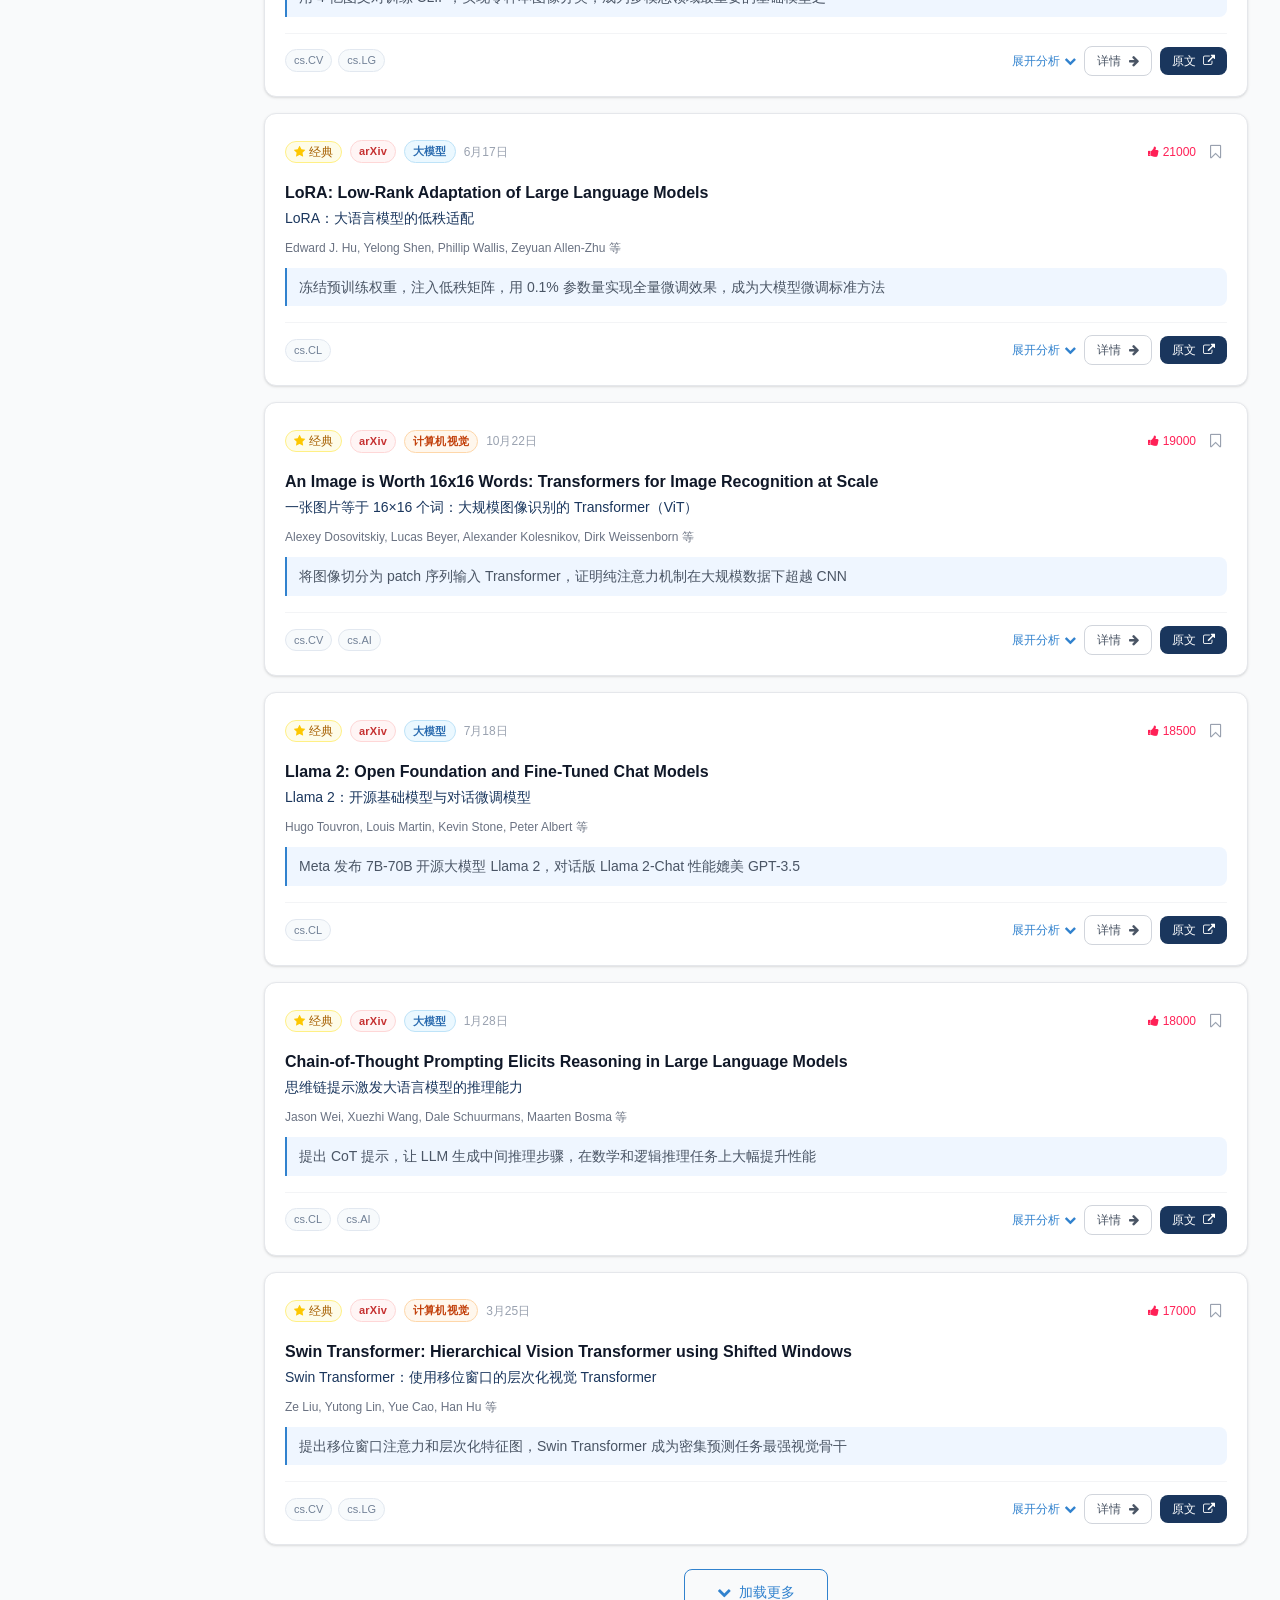
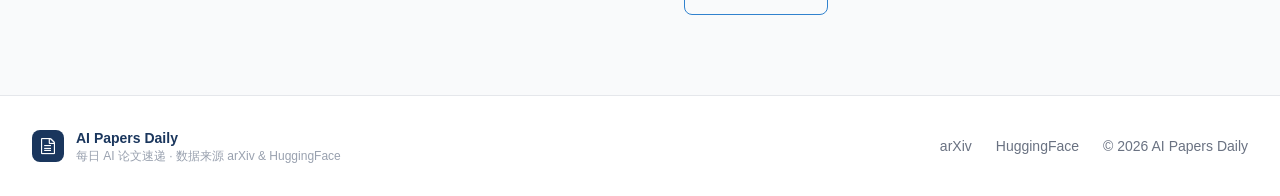
==== commit 987482b8: "feat: 在今日、历史、经典三个页面添加「其它」分类展示" ====
--- a/frontend/classics.html
+++ b/frontend/classics.html
@@ -125,6 +125,10 @@
                 <span><i class="fa fa-search mr-2 text-yellow-500"></i>搜广推</span>
                 <span class="domain-count text-xs text-gray-400 bg-gray-100 px-1.5 py-0.5 rounded-full"></span>
               </button>
+              <button class="domain-btn w-full text-left px-3 py-2.5 rounded-lg text-sm font-medium text-gray-600 hover:bg-gray-100 flex items-center justify-between mt-1" data-domain="other">
+                <span><i class="fa fa-ellipsis-h mr-2 text-gray-400"></i>其它</span>
+                <span class="domain-count text-xs text-gray-400 bg-gray-100 px-1.5 py-0.5 rounded-full"></span>
+              </button>
             </nav>
           </div>
         </div>
@@ -155,6 +159,7 @@
             <button class="cat-tab flex-shrink-0" data-domain="cv">视觉</button>
             <button class="cat-tab flex-shrink-0" data-domain="rl">强化学习</button>
             <button class="cat-tab flex-shrink-0" data-domain="recsys">搜广推</button>
+            <button class="cat-tab flex-shrink-0" data-domain="other">其它</button>
           </div>
         </div>
 
